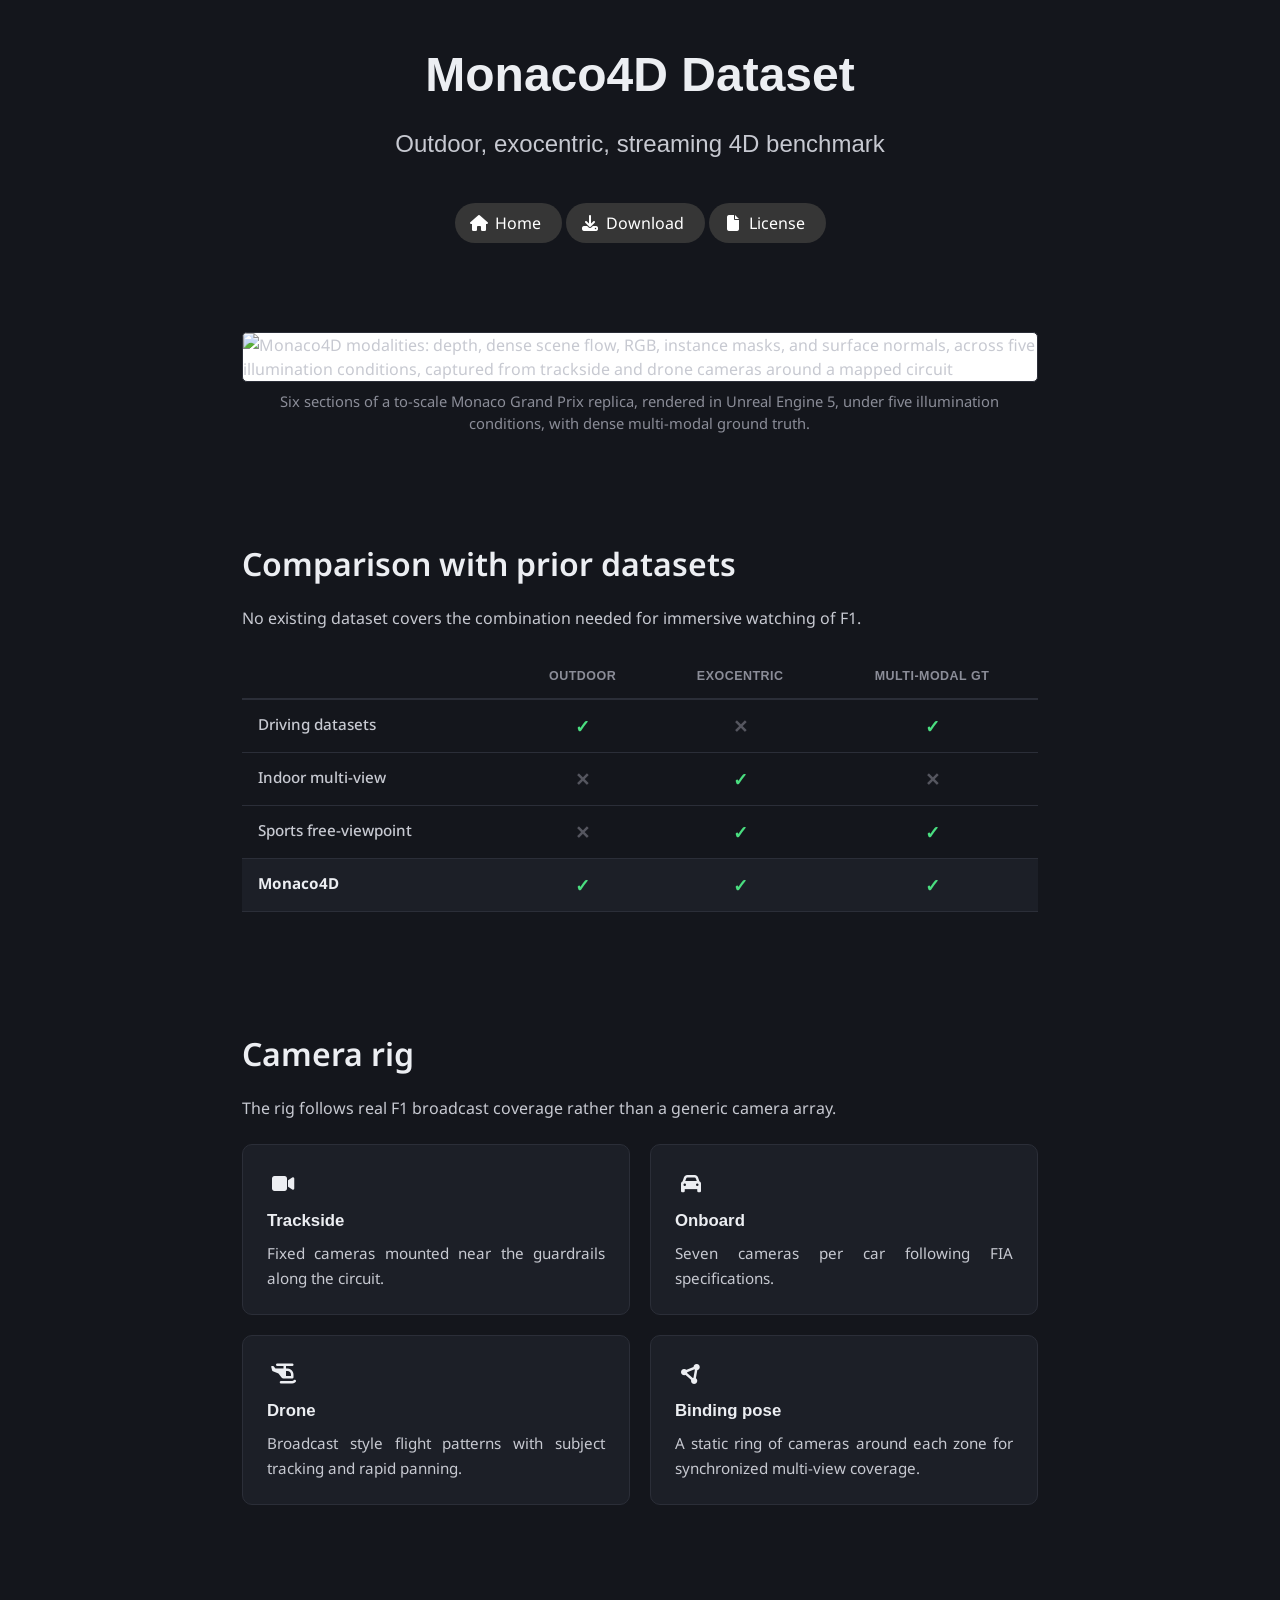
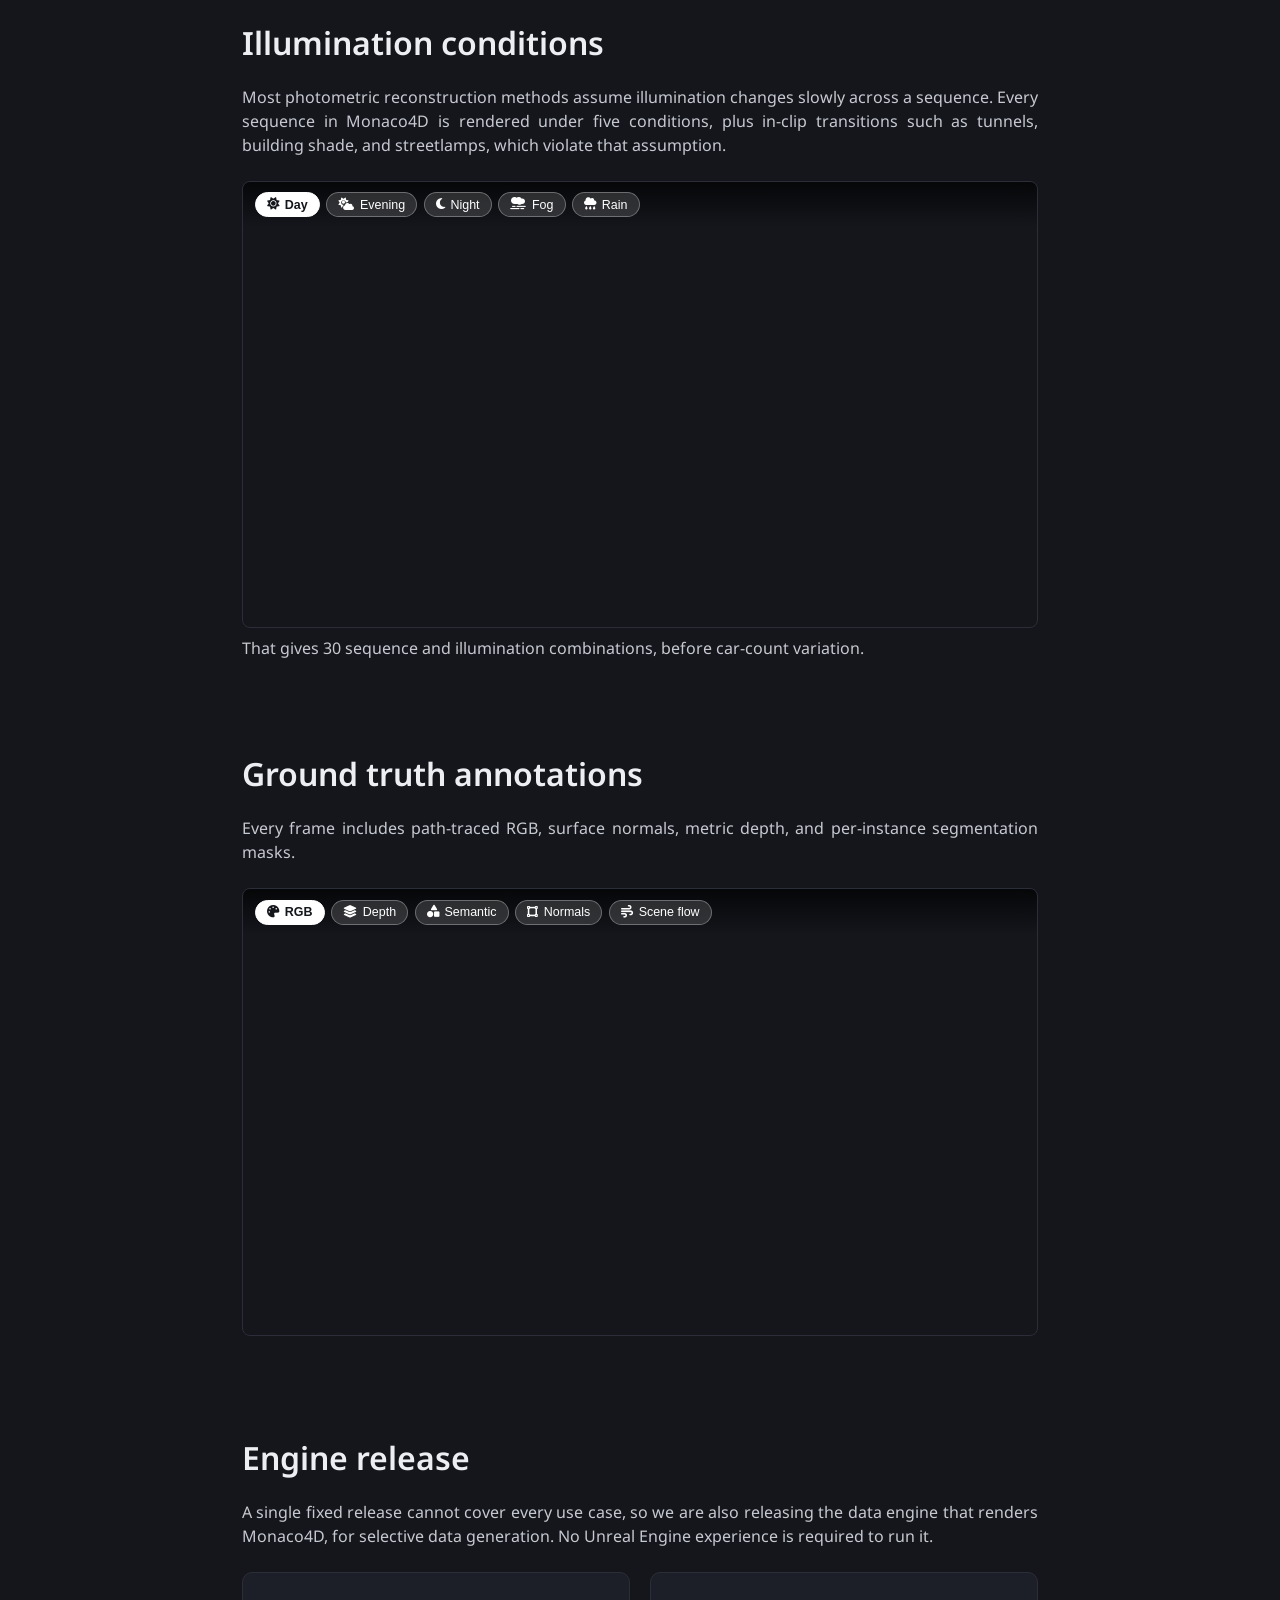
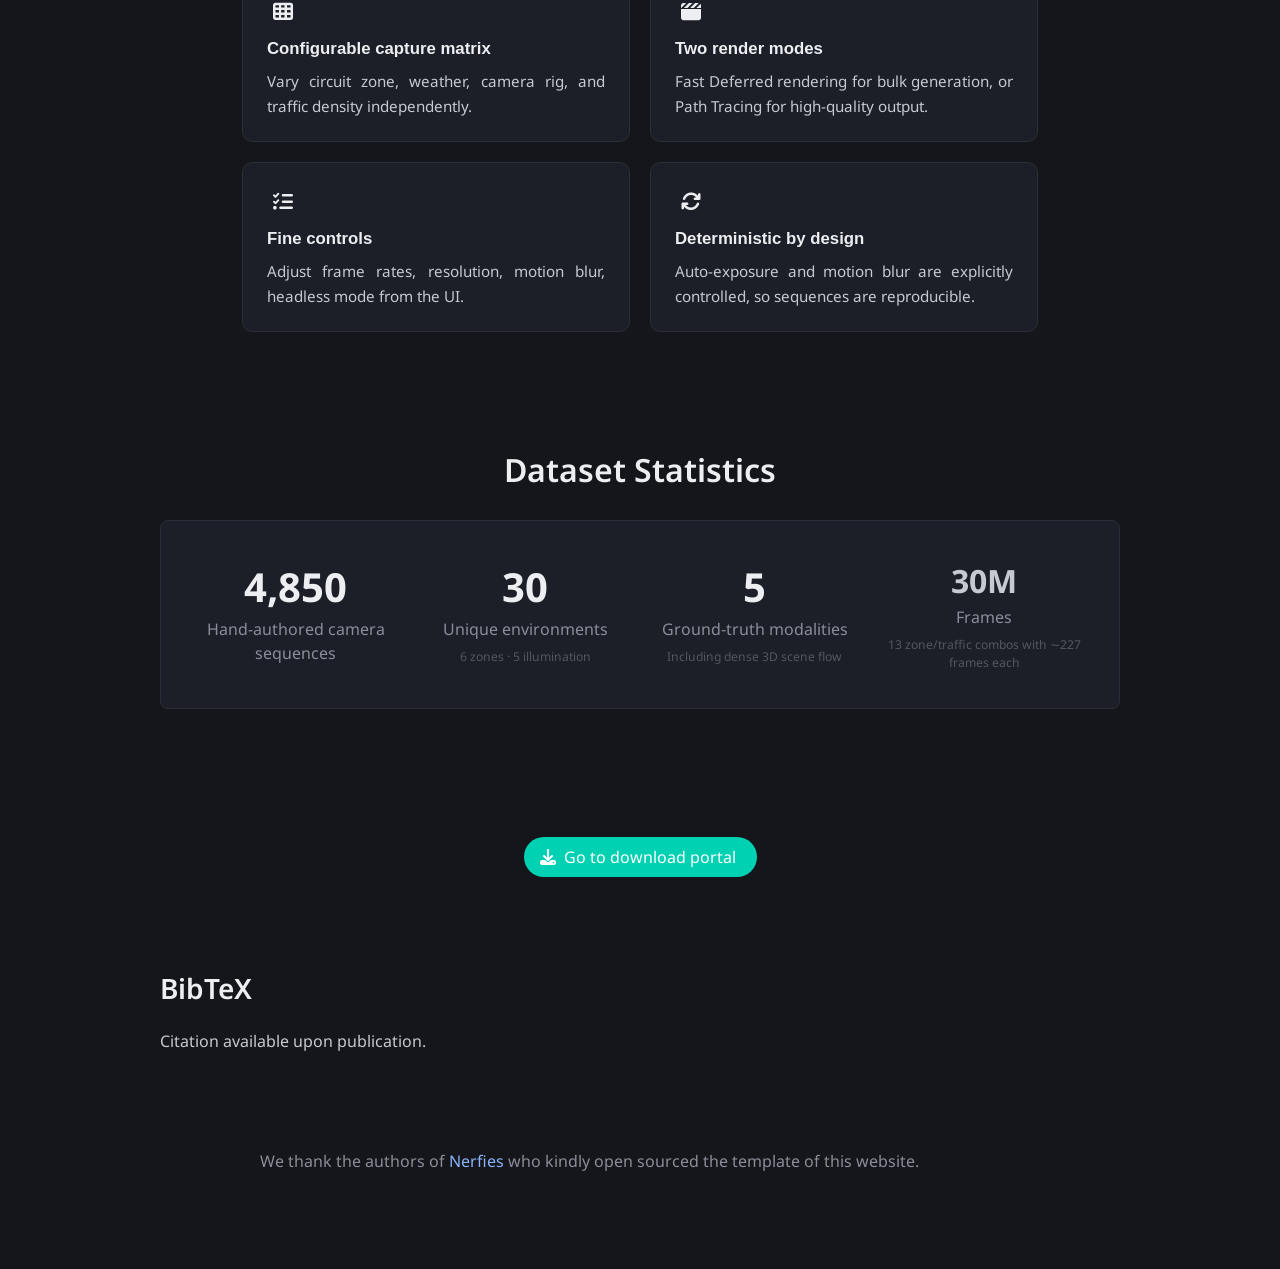
==== data.html @ 07886fb7 "first commit" ====
<!DOCTYPE html>
<html>
<head>
  <meta charset="utf-8">
  <meta name="description"
        content="Monaco4D Dataset: Multiview F1 racing dataset">
  <meta name="keywords" content="Dynamic 3D Dataset, Immersive Sports, F1 Racing, Gaussian Splatting">
  <meta name="viewport" content="width=device-width, initial-scale=1">
  <title>Monaco4D Dataset</title>

  <!-- Google tag (gtag.js) -->
  <script async src="https://www.googletagmanager.com/gtag/js?id=G-LST90RCZZM"></script>
  <script>
    window.dataLayer = window.dataLayer || [];
    function gtag(){dataLayer.push(arguments);}
    gtag('js', new Date());

    gtag('config', 'G-LST90RCZZM');
  </script>

  <link href="https://fonts.googleapis.com/css?family=Google+Sans|Noto+Sans|Castoro"
        rel="stylesheet">

  <link rel="stylesheet" href="./static/css/bulma.min.css">
  <link rel="stylesheet" href="./static/css/bulma-carousel.min.css">
  <link rel="stylesheet" href="./static/css/bulma-slider.min.css">
  <link rel="stylesheet" href="https://cdnjs.cloudflare.com/ajax/libs/font-awesome/6.5.1/css/all.min.css">
  <link rel="stylesheet"
        href="https://cdn.jsdelivr.net/gh/jpswalsh/academicons@1/css/academicons.min.css">
  <link rel="stylesheet" href="./static/css/index.css">
  <link rel="icon" href="./static/images/favicon.svg">

  <script src="https://ajax.googleapis.com/ajax/libs/jquery/3.5.1/jquery.min.js"></script>
  <!-- <script defer src="./static/js/fontawesome.all.min.js"></script> -->
  <script src="./static/js/bulma-carousel.min.js"></script>
  <script src="./static/js/bulma-slider.min.js"></script>
  <script src="./static/js/index.js"></script>

  <style>
    .container {
      margin: 0 auto;
    }

    .dataset-stats {
      background-color: var(--bg-elevated);
      border: 1px solid var(--border);
      padding: 2rem;
      border-radius: 8px;
      margin: 2rem 0;
    }

    .stat-box {
      text-align: center;
      padding: 1rem;
    }

    .stat-number {
      font-size: 2.5rem;
      font-weight: bold;
      color: var(--text);
    }

    .stat-label {
      font-size: 1rem;
      color: var(--text-muted);
    }

    .stat-box-estimated .stat-number {
      font-size: 2rem;
      color: var(--text-body);
    }
    .stat-subnote {
      font-size: 0.76rem;
      color: var(--text-faint);
      margin-top: 0.4rem;
    }
  </style>
</head>
<body>

<section class="hero">
  <div class="hero-body">
    <div class="container is-max-desktop">
      <div class="columns is-centered">
        <div class="column has-text-centered">

          <h1 class="title is-1 publication-title">Monaco4D Dataset</h1>

          <div class="is-size-4 publication-authors">
            <span class="author-block">Outdoor, exocentric, streaming 4D benchmark</span>
          </div>

          <br/>

          <div class="column has-text-centered">
            <div class="publication-links">
              <!-- Home Link. -->
              <span class="link-block">
                <a href="index.html"
                   class="external-link button is-normal is-rounded is-dark">
                  <span class="icon">
                    <i class="fas fa-home"></i>
                  </span>
                  <span>Home</span>
                  </a>
                </span>
              <!-- search. -->
              <span class="link-block">
                <a href="https://huggingface.co/datasets/saswat72444/Monaco4D"
                   class="external-link button is-normal is-rounded is-dark">
                  <span class="icon">
                    <i class="fas fa-download"></i>
                  </span>
                  <span>Download</span>
                </a>
              </span>
              <!-- License Link. -->
              <span class="link-block">
                <a href="static/docs/LICENSE.pdf"
                   class="external-link button is-normal is-rounded is-dark">
                  <span class="icon">
                    <i class="fas fa-file"></i>
                  </span>
                  <span>License</span>
                </a>
              </span>
            </div>
          </div>

        </div>
      </div>
    </div>
  </div>
</section>

<section class="section" style="padding-top: 0;">
  <div class="container is-max-desktop">
    <div class="columns is-centered">
      <div class="column is-10">
        <div class="figure-card is-white-bg">
          <img src="./static/images/dataset.png"
               alt="Monaco4D modalities: depth, dense scene flow, RGB, instance masks, and surface normals, across five illumination conditions, captured from trackside and drone cameras around a mapped circuit">
        </div>
        <p class="narrative-caption">
          Six sections of a to-scale Monaco Grand Prix replica, rendered in Unreal Engine 5, under five
          illumination conditions, with dense multi-modal ground truth.
        </p>
      </div>
    </div>
  </div>
</section>


<section class="section">
  <div class="container is-max-desktop">
    <div class="columns is-centered">
      <div class="column is-10">
        <h2 class="title is-3">Comparison with prior datasets</h2>
        <p class="content narrative-copy">No existing dataset covers the combination needed for immersive watching of F1.</p>

        <div class="table-scroll">
          <table class="capability-matrix">
            <thead>
              <tr><th>&nbsp;</th><th>Outdoor</th><th>Exocentric</th><th>Multi-modal GT</th></tr>
            </thead>
            <tbody>
              <tr>
                <td>Driving datasets</td>
                <td class="mark-yes">&#10003;</td><td class="mark-no">&#10005;</td><td class="mark-yes">&#10003;</td>
              </tr>
              <tr>
                <td>Indoor multi-view</td>
                <td class="mark-no">&#10005;</td><td class="mark-yes">&#10003;</td><td class="mark-no">&#10005;</td>
              </tr>
              <tr>
                <td>Sports free-viewpoint</td>
                <td class="mark-no">&#10005;</td><td class="mark-yes">&#10003;</td><td class="mark-yes">&#10003;</td>
              </tr>
              <tr class="highlight-row">
                <td>Monaco4D</td>
                <td class="mark-yes">&#10003;</td><td class="mark-yes">&#10003;</td><td class="mark-yes">&#10003;</td>
              </tr>
            </tbody>
          </table>
        </div>
      </div>
    </div>
  </div>
</section>


<!-- rig -->
<section class="section">
  <div class="container is-max-desktop">
    <div class="columns is-centered">
      <div class="column is-10">
        <h2 class="title is-3">Camera rig</h2>
        <p class="content narrative-copy">The rig follows real F1 broadcast coverage rather than a generic
          camera array.</p>
        <div class="feature-grid">
          <button type="button" class="feature-card feature-card-video">
            <video muted loop playsinline preload="metadata">
              <source src="./static/videos/dataset/rig/trackside.mp4" type="video/mp4">
            </video>
            <div class="feature-card-content">
              <span class="icon is-medium"><i class="fas fa-video fa-lg"></i></span>
              <h4>Trackside</h4>
              <p>Fixed cameras mounted near the guardrails along the circuit.</p>
            </div>
          </button>
          <button type="button" class="feature-card feature-card-video">
            <video muted loop playsinline preload="metadata">
              <source src="./static/videos/dataset//rig/onboard.mp4" type="video/mp4">
            </video>
            <div class="feature-card-content">
              <span class="icon is-medium"><i class="fas fa-car fa-lg"></i></span>
              <h4>Onboard</h4>
              <p>Seven cameras per car following FIA specifications.</p>
            </div>
          </button>
          <button type="button" class="feature-card feature-card-video">
            <video muted loop playsinline preload="metadata">
              <source src="./static/videos/dataset//rig/drone.mp4" type="video/mp4">
            </video>
            <div class="feature-card-content">
              <span class="icon is-medium"><i class="fas fa-helicopter fa-lg"></i></span>
              <h4>Drone</h4>
              <p>Broadcast style flight patterns with subject tracking and rapid panning.</p>
            </div>
          </button>
          <button type="button" class="feature-card feature-card-video">
            <video muted loop playsinline preload="metadata">
              <source src="./static/videos/dataset/rig/binding.mp4" type="video/mp4">
            </video>
            <div class="feature-card-content">
              <span class="icon is-medium"><i class="fas fa-circle-nodes fa-lg"></i></span>
              <h4>Binding pose</h4>
              <p>A static ring of cameras around each zone for synchronized multi-view coverage.</p>
            </div>
          </button>
        </div>
      </div>
    </div>
  </div>
</section>

<!-- Illumination -->
<section class="section">
  <div class="container is-max-desktop">
    <div class="columns is-centered">
      <div class="column is-10">
        <h2 class="title is-3">Illumination conditions</h2>
        <p class="content narrative-copy">Most photometric reconstruction methods assume illumination changes
          slowly across a sequence. Every sequence in Monaco4D is rendered under five conditions, plus
          in-clip transitions such as tunnels, building shade, and streetlamps, which violate that
          assumption.</p>
        <div class="media-switcher">
          <video class="is-active" data-key="day" muted loop playsinline autoplay preload="auto">
            <source src="./static/videos/dataset/illumination/day.mp4" type="video/mp4">
          </video>
          <video data-key="evening" muted loop playsinline preload="auto">
            <source src="./static/videos/dataset/illumination/evening.mp4" type="video/mp4">
          </video>
          <video data-key="night" muted loop playsinline preload="auto">
            <source src="./static/videos/dataset/illumination/night.mp4" type="video/mp4">
          </video>
          <video data-key="fog" muted loop playsinline preload="auto">
            <source src="./static/videos/dataset/illumination/fog.mp4" type="video/mp4">
          </video>
          <video data-key="rain" muted loop playsinline preload="auto">
            <source src="./static/videos/dataset/illumination/rain.mp4" type="video/mp4">
          </video>
          <div class="media-switcher-toolbar">
            <button type="button" class="baseline-pill is-active" data-key="day"><i class="fas fa-sun"></i>Day</button>
            <button type="button" class="baseline-pill" data-key="evening"><i class="fas fa-cloud-sun"></i>Evening</button>
            <button type="button" class="baseline-pill" data-key="night"><i class="fas fa-moon"></i>Night</button>
            <button type="button" class="baseline-pill" data-key="fog"><i class="fas fa-smog"></i>Fog</button>
            <button type="button" class="baseline-pill" data-key="rain"><i class="fas fa-cloud-rain"></i>Rain</button>
          </div>
        </div>
        <p class="content narrative-copy">That gives 30 sequence and illumination combinations, before
          car-count variation.</p>
      </div>
    </div>
  </div>
</section>


<!-- gt -->
<section class="section">
  <div class="container is-max-desktop">
    <div class="columns is-centered">
      <div class="column is-10">
        <h2 class="title is-3">Ground truth annotations</h2>
        <p class="content narrative-copy">Every frame includes path-traced RGB, surface normals, metric
          depth, and per-instance segmentation masks.</p>
        <div class="media-switcher">
          <video class="is-active" data-key="rgb" muted loop playsinline autoplay preload="auto">
            <source src="./static/videos/dataset/modalities/rgb.mp4" type="video/mp4">
          </video>
          <video data-key="depth" muted loop playsinline preload="auto">
            <source src="./static/videos/dataset/modalities/depth.mp4" type="video/mp4">
          </video>
          <video data-key="semantic" muted loop playsinline preload="auto">
            <source src="./static/videos/dataset/modalities/semantic.mp4" type="video/mp4">
          </video>
          <video data-key="normals" muted loop playsinline preload="auto">
            <source src="./static/videos/dataset/modalities/normals.mp4" type="video/mp4">
          </video>
          <video data-key="sceneflow" muted loop playsinline preload="auto">
            <source src="./static/videos/dataset/modalities/rgb.mp4" type="video/mp4">
          </video>
          <div class="media-switcher-toolbar">
            <button type="button" class="baseline-pill is-active" data-key="rgb"><i class="fas fa-palette"></i>RGB</button>
            <button type="button" class="baseline-pill" data-key="depth"><i class="fas fa-layer-group"></i>Depth</button>
            <button type="button" class="baseline-pill" data-key="semantic"><i class="fas fa-shapes"></i>Semantic</button>
            <button type="button" class="baseline-pill" data-key="normals"><i class="fas fa-vector-square"></i>Normals</button>
            <button type="button" class="baseline-pill" data-key="sceneflow"><i class="fas fa-wind"></i>Scene flow</button>
          </div>
        </div>
      </div>
    </div>
  </div>
</section>


<!-- Engine release -->
<section class="section">
  <div class="container is-max-desktop">
    <div class="columns is-centered">
      <div class="column is-10">
        <h2 class="title is-3">Engine release</h2>
        <p class="content narrative-copy">A single fixed release cannot cover every use case, so we are also
          releasing the data engine that renders Monaco4D, for selective data generation. 
          No Unreal Engine experience is required to run it.</p>
        <div class="feature-grid">
          <div class="feature-card">
            <span class="icon is-medium"><i class="fas fa-table-cells fa-lg"></i></span>
            <h4>Configurable capture matrix</h4>
            <p>Vary circuit zone, weather, camera rig, and traffic density independently.</p>
          </div>
          <div class="feature-card">
            <span class="icon is-medium"><i class="fas fa-clapperboard fa-lg"></i></span>
            <h4>Two render modes</h4>
            <p>Fast Deferred rendering for bulk generation, or Path Tracing for high-quality output.</p>
          </div>
          <div class="feature-card">
            <span class="icon is-medium"><i class="fas fa-list-check fa-lg"></i></span>
            <h4>Fine controls</h4>
            <p>Adjust frame rates, resolution, motion blur, headless mode from the UI.</p>
          </div>
          <div class="feature-card">
            <span class="icon is-medium"><i class="fas fa-arrows-rotate fa-lg"></i></span>
            <h4>Deterministic by design</h4>
            <p>Auto-exposure and motion blur are explicitly controlled, so sequences are
              reproducible.</p>
          </div>
        </div>
      </div>
    </div>
  </div>
</section>


<!-- Statistics -->
<section class="section">
  <div class="container is-max-desktop">
    <div class="columns is-centered">
      <div class="column is-full">
        <h2 class="title is-3 has-text-centered">Dataset Statistics</h2>
        <div class="dataset-stats">
          <div class="columns">
            <div class="column stat-box">
              <div class="stat-number">4,850</div>
              <div class="stat-label">Hand-authored camera sequences</div>
            </div>
            <div class="column stat-box">
              <div class="stat-number">30</div>
              <div class="stat-label">Unique environments</div>
              <div class="stat-subnote">6 zones &middot; 5 illumination</div>
            </div>
            <div class="column stat-box">
              <div class="stat-number">5</div>
              <div class="stat-label">Ground-truth modalities</div>
              <div class="stat-subnote">Including dense 3D scene flow</div>
            </div>
            <div class="column stat-box stat-box-estimated">
              <div class="stat-number">30M</div>
              <div class="stat-label">Frames</div>
              <div class="stat-subnote">13 zone/traffic combos with &sim;227 frames each</div>
            </div>
          </div>
        </div>
      </div>
    </div>
  </div>
</section>


<section class="section">
  <div class="container is-max-desktop" id="download_section">
    <div class="columns is-centered">
      <div class="column is-full has-text-centered">
        <a class="button is-primary is-rounded" target="_blank" rel="noopener noreferrer"
           href="https://huggingface.co/datasets/saswat72444/Monaco4D">
          <span class="icon"><i class="fas fa-download"></i></span>
          <span>Go to download portal</span>
        </a>
      </div>
    </div>
  </div>
</section>

<script>
  (function () {
    document.querySelectorAll('.feature-card-video').forEach(function (card) {
      var video = card.querySelector('video');
      if (!video) { return; }
      card.addEventListener('mouseenter', function () {
        card.classList.add('is-hovering');
        video.currentTime = 0;
        var p = video.play();
        if (p && p.catch) { p.catch(function () {}); }
      });
      card.addEventListener('mouseleave', function () {
        card.classList.remove('is-hovering');
        video.pause();
        video.currentTime = 0;
      });
    });

    document.querySelectorAll('.media-switcher').forEach(function (switcher) {
      var videosByKey = {};
      switcher.querySelectorAll('video').forEach(function (v) {
        videosByKey[v.dataset.key] = v;
      });
      switcher.querySelectorAll('.baseline-pill').forEach(function (pill) {
        pill.addEventListener('click', function () {
          if (pill.classList.contains('is-active')) { return; }
          var next = videosByKey[pill.getAttribute('data-key')];
          var current = switcher.querySelector('video.is-active');
          if (!next || next === current) { return; }
          switcher.querySelectorAll('.baseline-pill').forEach(function (p) { p.classList.remove('is-active'); });
          pill.classList.add('is-active');
          if (current) {
            next.currentTime = current.currentTime;
            current.pause();
            current.classList.remove('is-active');
          }
          next.classList.add('is-active');
          var p = next.play();
          if (p && p.catch) { p.catch(function () {}); }
        });
      });
    });
  }());
</script>

<section class="section" id="BibTeX">
  <div class="container is-max-desktop content">
    <h2 class="title">BibTeX</h2>
    <p>Citation available upon publication.</p>
  </div>
</section>

<footer class="footer">
  <div class="container">
    <div class="columns is-centered">
      <div class="column is-8">
        <div class="content">
          <p>
            We thank the authors of <a
            href="https://github.com/nerfies/nerfies.github.io">Nerfies</a> who kindly open sourced the template of this website.
          </p>
        </div>
      </div>
    </div>
  </div>
</footer>

</body>
</html>
---- static/css/index.css ----
:root {
  --bg: #14161c;
  --bg-elevated: #1c1f27;
  --bg-elevated-2: #242730;
  --border: #2b2e38;
  --text: #eceef2;
  --text-body: #c7c9d1;
  --text-muted: #8b8d98;
  --text-faint: #55565f;
  --accent-yes: #4ade80;
  --link: #8ab4f8;
}

html {
  background: var(--bg);
}

body {
  font-family: 'Noto Sans', sans-serif;
  background: var(--bg);
  color: var(--text-body);
}

/* ── Global dark-theme overrides for Bulma defaults ────────────────── */
.title, .subtitle {
  color: var(--text) !important;
}
.content, .content p, .content li, .content ul, .content ol {
  color: var(--text-body);
}
.content h1, .content h2, .content h3, .content h4, .content h5 {
  color: var(--text);
}
a {
  color: var(--link);
}
a:hover {
  color: #b5cdfb;
}
.label {
  color: var(--text) !important;
}
.help {
  color: var(--text-muted) !important;
}
hr {
  background-color: var(--border);
}
.footer {
  background-color: var(--bg);
}
.footer .content, .footer p {
  color: var(--text-muted);
}
.hero.is-light {
  background-color: var(--bg-elevated) !important;
}
.hero.is-light .title, .hero.is-light .subtitle {
  color: var(--text) !important;
}
input, textarea, select, .input, .textarea {
  background-color: var(--bg-elevated);
  border-color: var(--border);
  color: var(--text);
}
.input::placeholder, .textarea::placeholder {
  color: var(--text-faint);
}
.input:focus, .textarea:focus, .input:active, .textarea:active {
  border-color: var(--link);
  box-shadow: 0 0 0 0.125em rgba(138, 180, 248, 0.25);
}
table.table {
  background: transparent;
  color: var(--text-body);
}
code, pre {
  background: var(--bg-elevated);
  color: var(--text-body);
}
::selection {
  background: rgba(138, 180, 248, 0.35);
}


/* ── Hero scroll-reveal ─────────────────────────────────────────── */
.hero-video-zone {
  height: 220vh;
  position: relative;
  background: var(--bg);
}
.hero-sticky {
  position: sticky;
  top: 0;
  height: 100vh;
  overflow: hidden;
}
.hero-bg-video {
  position: absolute;
  inset: 0;
  width: 100%;
  height: 100%;
  object-fit: cover;
  z-index: 0;
}
.hero-gradient {
  position: absolute;
  inset: 0;
  z-index: 1;
  background: rgba(0, 0, 0, 0.55);
  opacity: 0;
  pointer-events: none;
}
.hero-text-wrapper {
  position: absolute;
  inset: 0;
  z-index: 2;
  display: flex;
  align-items: center;
  justify-content: center;
  pointer-events: none;
}
.hero-content {
  opacity: 0;
  transform: translateY(28px);
  text-align: center;
  color: #fff;
  max-width: min(90vw, 1300px);
  padding: 0 2rem;
  pointer-events: auto;
}
.hero-paper-title {
  font-family: 'Google Sans', sans-serif;
  font-size: clamp(38px, 5.4vw, 64px);
  font-weight: 700;
  line-height: 1.04;
  white-space: nowrap;
  margin: 0 0 0.75rem;
  color: #fff;
}
.hero-tldr {
  font-family: 'Google Sans', sans-serif;
  font-size: clamp(18px, 1.8vw, 22px);
  font-weight: 400;
  line-height: 1.58;
  color: rgba(255, 255, 255, 0.88);
  margin: 0 0 1.5rem;
}
@media (max-width: 800px) {
  .hero-paper-title { white-space: normal; }
}
.hero-authors-block {
  font-family: 'Google Sans', sans-serif;
  font-size: clamp(16px, 2vw, 22px);
  color: rgba(255, 255, 255, 0.78);
  margin: 0 0 0.4rem;
}
.hero-authors-block a {
  color: inherit;
  text-decoration: none;
  transition: color 0.18s;
}
.hero-authors-block a:hover {
  color: #93c5fd;
}
.hero-venue-block {
  font-family: 'Google Sans', sans-serif;
  font-size: clamp(15px, 1.6vw, 18px);
  font-weight: 600;
  color: rgba(255, 255, 255, 0.92);
  margin: 0 0 1.5rem;
}
.hero-logos {
  display: flex;
  align-items: center;
  justify-content: center;
  gap: 1.2rem;
  margin: 0 0 1.4rem;
  flex-wrap: wrap;
}
.hero-logos img {
  height: 82px;
  width: auto;
  object-fit: contain;
  filter: brightness(0) invert(1);
  opacity: 0.85;
}
.hero-buttons {
  display: flex;
  flex-wrap: wrap;
  gap: 0.5rem;
  justify-content: center;
}
.hero-buttons a.button {
  background: rgba(255, 255, 255, 0.12);
  backdrop-filter: blur(12px);
  -webkit-backdrop-filter: blur(12px);
  border: 1px solid rgba(255, 255, 255, 0.28);
  color: #fff !important;
  font-weight: 500;
  transition: background 0.2s, border-color 0.2s, transform 0.15s;
}
.hero-buttons a.button:hover {
  background: rgba(255, 255, 255, 0.22);
  border-color: rgba(255, 255, 255, 0.48);
  transform: translateY(-1px);
  color: #fff !important;
}
.hero-buttons a.button .icon { color: #fff !important; }
.hero-scroll-hint {
  position: absolute;
  bottom: 18px;
  left: 50%;
  transform: translateX(-50%);
  z-index: 2;
  display: flex;
  flex-direction: column;
  align-items: center;
  gap: 4px;
  color: rgba(255,255,255,0.5);
  font-size: 0.65rem;
  letter-spacing: 0.1em;
  text-transform: uppercase;
  pointer-events: none;
  animation: bounce-hint 2s ease-in-out infinite;
}
@keyframes bounce-hint {
  0%, 100% { transform: translateX(-50%) translateY(0); opacity: 0.5; }
  50%       { transform: translateX(-50%) translateY(6px); opacity: 0.9; }
}
.hero-scroll-hint svg { display: block; }


.footer .icon-link {
    font-size: 25px;
    color: var(--text-muted);
}

.link-block a {
    margin-top: 5px;
    margin-bottom: 5px;
}

.dnerf {
  font-variant: small-caps;
}


.teaser .hero-body {
  padding-top: 0;
  padding-bottom: 3rem;
}

.teaser {
  font-family: 'Google Sans', sans-serif;
}


.publication-banner video {
  position: relative;
  left: auto;
  top: auto;
  transform: none;
  object-fit: fit;
}

.publication-title {
    font-family: 'Google Sans', sans-serif;
}

.publication-authors {
    font-family: 'Google Sans', sans-serif;
}

.publication-venue {
    color: var(--text-muted);
    width: fit-content;
    font-weight: bold;
}

.publication-awards {
    color: #ff3860;
    width: fit-content;
    font-weight: bolder;
}

.publication-authors a {
   color: var(--link) !important;
}

.publication-authors a:hover {
    text-decoration: underline;
}

.author-block {
  display: inline-block;
}

.publication-video {
    position: relative;
    width: 100%;
    height: 0;
    padding-bottom: 56.25%;

    overflow: hidden;
    border-radius: 10px !important;
    background: var(--bg-elevated);
}

.publication-video iframe {
    position: absolute;
    top: 0;
    left: 0;
    width: 100%;
    height: 100%;
}

.results-carousel {
  overflow: hidden;
}

.results-carousel .item {
  margin: 5px;
  overflow: hidden;
  border: 1px solid var(--border);
  border-radius: 10px;
  padding: 0;
  font-size: 0;
  background: var(--bg-elevated);
}

.results-carousel video {
  margin: 0;
}


.interpolation-panel {
  background: var(--bg-elevated);
  border-radius: 10px;
}

.interpolation-panel .interpolation-image {
  width: 100%;
  border-radius: 5px;
}

.interpolation-panel .slider {
  margin: 0 !important;
}

#interpolation-image-wrapper {
  width: 100%;
}
#interpolation-image-wrapper img {
  border-radius: 5px;
}


/* ── Narrative sections (shared between index.html and data.html) ─── */
.narrative-copy p {
  font-size: 1.08rem;
  line-height: 1.75;
  color: var(--text-body);
}

.narrative-copy p,
p.narrative-copy,
.gap-payoff p,
.result-card p,
.method-step p,
.dataset-linkout-text p,
.feature-card p {
  text-align: justify;
  text-justify: inter-word;
  hyphens: auto;
}

/* Figures ship as white-background diagrams/photos; mount them on a light
   card so they read as intentional inserts rather than raw white boxes. */
.figure-card {
  background: #14161c;
  border-radius: 5px;
  overflow: hidden;
  margin: 1.5rem 0 0.5rem;
  border: 1px solid var(--border);
}
.figure-card.is-white-bg {
  background: #fff;
}
.figure-card img, .figure-card video {
  display: block;
  width: 100%;
}
.figure-card video {
  transform: scale(1.05);
  transform-origin: center;
}
.narrative-caption {
  text-align: center;
  color: var(--text-muted);
  font-size: 0.92rem;
  margin: 0 0 1rem;
}

.gap-payoff {
  border-left: 3px solid var(--border);
  padding-left: 1.1rem;
  font-size: 1.05rem !important;
  margin: 1.75rem 0 2rem;
  color: var(--text-body);
}
.gap-payoff p {
  font-size: 1.05rem;
}

/* Stat callout */
.stat-callout {
  display: flex;
  flex-wrap: wrap;
  gap: 1.5rem;
  justify-content: center;
  background: var(--bg-elevated);
  border: 1px solid var(--border);
  border-radius: 10px;
  padding: 2rem 1.5rem;
  margin: 1.5rem 0;
}
.stat-callout-item {
  text-align: center;
  min-width: 200px;
  padding: 0 1rem;
}
.stat-callout-number {
  display: block;
  font-family: 'Google Sans', sans-serif;
  font-weight: 700;
  font-size: 2.4rem;
  color: var(--text);
  line-height: 1.1;
}
.stat-callout-label {
  display: block;
  color: var(--text-muted);
  font-size: 0.95rem;
  margin-top: 0.3rem;
}

/* Method walkthrough steps */
.method-steps {
  display: grid;
  grid-template-columns: repeat(4, 1fr);
  gap: 1.25rem;
  margin: 1.5rem 0 2rem;
}
@media (max-width: 768px) {
  .method-steps { grid-template-columns: 1fr; }
}
.method-step {
  background: var(--bg-elevated);
  border: 1px solid var(--border);
  border-radius: 8px;
  padding: 1.1rem 1rem;
}
.method-step-index {
  display: block;
  font-family: 'Google Sans', sans-serif;
  font-weight: 700;
  color: var(--text-faint);
  font-size: 0.95rem;
  margin-bottom: 0.4rem;
}
.method-step p {
  margin: 0;
  font-size: 0.95rem;
  line-height: 1.55;
  color: var(--text-body);
}

/* Results grid */
.results-grid {
  display: grid;
  grid-template-columns: 1fr 1fr;
  gap: 1.5rem;
  margin: 1.5rem 0;
}
@media (max-width: 768px) {
  .results-grid { grid-template-columns: 1fr; }
}
.result-card {
  background: var(--bg-elevated);
  border: 1px solid var(--border);
  border-radius: 10px;
  padding: 1.5rem 1.6rem;
}
.result-card h4 {
  font-family: 'Google Sans', sans-serif;
  font-weight: 700;
  font-size: 1.1rem;
  margin: 0 0 0.6rem;
  color: var(--text);
}
.result-card p {
  color: var(--text-body);
  line-height: 1.7;
  font-size: 0.98rem;
}
.result-stat {
  font-family: 'Google Sans', sans-serif;
  font-weight: 700;
  font-size: 1.05rem;
  color: var(--text);
  margin-top: 0.8rem !important;
}
.result-stat span {
  font-weight: 400;
  color: var(--text-muted);
  font-size: 0.92rem;
}

/* Drag-to-compare slider + carousel */
.compare-carousel {
  margin-top: 1.5rem;
}
.compare-slide {
  display: none;
}
.compare-slide.is-active {
  display: block;
}
.compare-slider {
  position: relative;
  width: 100%;
  aspect-ratio: 16 / 9;
  border-radius: 8px;
  overflow: hidden;
  border: 1px solid var(--border);
  user-select: none;
}
.compare-slider-panel {
  position: absolute;
  inset: 0;
  display: flex;
  align-items: flex-end;
  justify-content: flex-start;
  background: repeating-linear-gradient(135deg, var(--bg-elevated), var(--bg-elevated) 12px, var(--bg-elevated-2) 12px, var(--bg-elevated-2) 24px);
}
.compare-slider-panel video, .compare-slider-panel img {
  position: absolute;
  inset: 0;
  width: 100%;
  height: 100%;
  object-fit: cover;
  z-index: 0;
}
.compare-slider-tag {
  position: relative;
  z-index: 1;
}
.compare-slider-before { z-index: 1; }
.compare-slider-after {
  z-index: 2;
  clip-path: inset(0 0 0 50%);
  justify-content: flex-end;
}
.compare-slider-tag {
  margin: 1rem;
  background: rgba(0, 0, 0, 0.72);
  color: #fff;
  font-family: 'Google Sans', sans-serif;
  font-size: 0.85rem;
  padding: 0.35rem 0.75rem;
  border-radius: 5px;
}
.compare-slider-input {
  position: absolute;
  inset: 0;
  width: 100%;
  height: 100%;
  margin: 0;
  opacity: 0;
  cursor: ew-resize;
  z-index: 4;
}
.compare-slider-handle {
  position: absolute;
  top: 0;
  bottom: 0;
  left: 50%;
  width: 3px;
  background: #fff;
  transform: translateX(-50%);
  z-index: 3;
  pointer-events: none;
  box-shadow: 0 0 0 1px rgba(0,0,0,0.35);
}
.compare-slider-handle::after {
  content: '';
  position: absolute;
  top: 50%;
  left: 50%;
  width: 34px;
  height: 34px;
  border-radius: 50%;
  background: #fff;
  transform: translate(-50%, -50%);
  box-shadow: 0 1px 4px rgba(0,0,0,0.5);
}
.compare-carousel-nav {
  display: flex;
  align-items: center;
  justify-content: center;
  gap: 1rem;
  margin-top: 1rem;
}
.compare-carousel-btn {
  background: var(--bg-elevated);
  border: 1px solid var(--border);
  color: var(--text);
  width: 36px;
  height: 36px;
  border-radius: 50%;
  display: flex;
  align-items: center;
  justify-content: center;
  cursor: pointer;
  font-size: 1.1rem;
  line-height: 1;
}
.compare-carousel-btn:hover {
  background: var(--bg-elevated-2);
}
.compare-carousel-counter {
  color: var(--text-muted);
  font-size: 0.85rem;
  min-width: 3.2rem;
  text-align: center;
}

/* Qualitative comparison */
.qual-heading {
  font-family: 'Google Sans', sans-serif;
  font-weight: 700;
  font-size: 0.82rem;
  text-transform: uppercase;
  letter-spacing: 0.04em;
  color: var(--text-muted);
  margin: 2rem 0 0.75rem;
}
.qual-scene-label {
  display: block;
  font-family: 'Google Sans', sans-serif;
  font-size: 0.85rem;
  color: var(--text-muted);
  margin-bottom: 0.5rem;
}

/* On-player method picker, overlaid on the video like player controls */
.compare-slider-toolbar,
.media-switcher-toolbar {
  position: absolute;
  top: 0;
  left: 0;
  right: 0;
  z-index: 6;
  display: flex;
  flex-wrap: wrap;
  gap: 0.4rem;
  padding: 0.65rem 0.75rem;
  background: linear-gradient(to bottom, rgba(0, 0, 0, 0.7), rgba(0, 0, 0, 0));
  pointer-events: none;
}
.compare-slider-toolbar .baseline-pill,
.media-switcher-toolbar .baseline-pill {
  pointer-events: auto;
  display: inline-flex;
  align-items: center;
  gap: 0.35rem;
  background: rgba(255, 255, 255, 0.14);
  border: 1px solid rgba(255, 255, 255, 0.3);
  color: #fff;
  backdrop-filter: blur(6px);
  -webkit-backdrop-filter: blur(6px);
  padding: 0.28rem 0.7rem;
  border-radius: 999px;
  font-size: 0.78rem;
  cursor: pointer;
  transition: background 0.15s, color 0.15s;
}
.compare-slider-toolbar .baseline-pill:hover,
.media-switcher-toolbar .baseline-pill:hover {
  background: rgba(255, 255, 255, 0.26);
}
.compare-slider-toolbar .baseline-pill.is-active,
.media-switcher-toolbar .baseline-pill.is-active {
  background: #fff;
  color: #14161c;
  border-color: #fff;
  font-weight: 600;
}

/* Standalone video player with an on-player button toolbar (illumination,
   ground-truth modalities) */
.media-switcher {
  position: relative;
  width: 100%;
  aspect-ratio: 16 / 9;
  border-radius: 8px;
  overflow: hidden;
  border: 1px solid var(--border);
  margin: 1.5rem 0 0.5rem;
  background: #14161c;
}
.media-switcher video {
  position: absolute;
  inset: 0;
  width: 100%;
  height: 100%;
  object-fit: cover;
  opacity: 0;
  z-index: 0;
}
.media-switcher video.is-active {
  opacity: 1;
  z-index: 1;
}

/* Hover-to-preview cards (camera rig): card looks exactly like a normal
   feature-card; on hover its content fades out and a full-bleed video
   fades in behind it. */
.feature-card-video {
  position: relative;
  display: block;
  width: 100%;
  text-align: left;
  font: inherit;
  cursor: pointer;
  overflow: hidden;
}
.feature-card-video video {
  position: absolute;
  inset: 0;
  width: 100%;
  height: 100%;
  object-fit: cover;
  opacity: 0;
  transition: opacity 0.25s;
  z-index: 0;
}
.feature-card-video .feature-card-content {
  position: relative;
  z-index: 1;
  transition: opacity 0.25s;
}
.feature-card-video.is-hovering .feature-card-content {
  opacity: 0;
}
.feature-card-video.is-hovering video {
  opacity: 1;
}

/* Dataset link-out card */
.dataset-linkout {
  display: flex;
  align-items: center;
  justify-content: space-between;
  gap: 2rem;
  flex-wrap: wrap;
  background: var(--bg-elevated);
  border: 1px solid var(--border);
  color: var(--text-body);
  border-radius: 12px;
  padding: 2.25rem 2.5rem;
}
.dataset-linkout-text h3 {
  font-family: 'Google Sans', sans-serif;
  font-weight: 700;
  font-size: 1.3rem;
  color: var(--text);
  margin: 0 0 0.6rem;
}
.dataset-linkout-text p {
  color: var(--text-muted);
  line-height: 1.7;
  margin: 0;
  max-width: 640px;
}
.dataset-linkout-button {
  flex: 0 0 auto;
  gap: 0.5rem;
}

/* Capability matrix */
.table-scroll {
  overflow-x: auto;
  margin: 1.5rem 0 1.75rem;
}
.capability-matrix {
  width: 100%;
  border-collapse: collapse;
  min-width: 480px;
}
table.capability-matrix th, table.capability-matrix td {
  padding: 0.8rem 1rem;
  text-align: center;
  border-bottom: 1px solid var(--border);
  font-size: 0.95rem;
  color: var(--text-body);
}
table.capability-matrix th:first-child, table.capability-matrix td:first-child {
  text-align: left;
  font-weight: 500;
}
.capability-matrix thead th {
  font-family: 'Google Sans', sans-serif;
  font-size: 0.78rem;
  text-transform: uppercase;
  letter-spacing: 0.04em;
  color: var(--text-muted);
  font-weight: 600;
  border-bottom: 2px solid var(--border);
}
.capability-matrix .mark-yes { color: var(--accent-yes); font-weight: 700; font-size: 1.1rem; }
.capability-matrix .mark-no { color: var(--text-faint); font-weight: 700; font-size: 1.1rem; }
.capability-matrix tr.highlight-row { background: var(--bg-elevated); }
.capability-matrix tr.highlight-row td:first-child { font-weight: 700; color: var(--text); }

/* Compact icon row (illumination conditions, etc.) */
.icon-row {
  display: flex;
  flex-wrap: wrap;
  gap: 1.75rem;
  margin: 1.25rem 0 1.5rem;
}
.icon-row-item {
  display: flex;
  align-items: center;
  gap: 0.5rem;
  color: var(--text-body);
  font-size: 0.95rem;
}
.icon-row-item .icon { color: var(--text); }

/* Small tag pills */
.pill-row {
  display: flex;
  flex-wrap: wrap;
  gap: 0.5rem;
  margin: 1rem 0 1.5rem;
}
.pill {
  background: var(--bg-elevated);
  border: 1px solid var(--border);
  border-radius: 999px;
  padding: 0.35rem 0.85rem;
  font-size: 0.88rem;
  color: var(--text-body);
}

/* Rig / modality grids (data.html) */
.feature-grid {
  display: grid;
  grid-template-columns: repeat(2, 1fr);
  gap: 1.25rem;
  margin: 1.5rem 0;
}
@media (max-width: 768px) {
  .feature-grid { grid-template-columns: 1fr; }
}
.feature-card {
  background: var(--bg-elevated);
  border: 1px solid var(--border);
  border-radius: 10px;
  padding: 1.4rem 1.5rem;
}
.feature-card .icon {
  color: var(--text);
  margin-bottom: 0.5rem;
}
.feature-card h4 {
  font-family: 'Google Sans', sans-serif;
  font-weight: 700;
  font-size: 1.05rem;
  margin: 0 0 0.5rem;
  color: var(--text);
}
.feature-card p {
  color: var(--text-body);
  font-size: 0.95rem;
  line-height: 1.65;
  margin: 0;
}
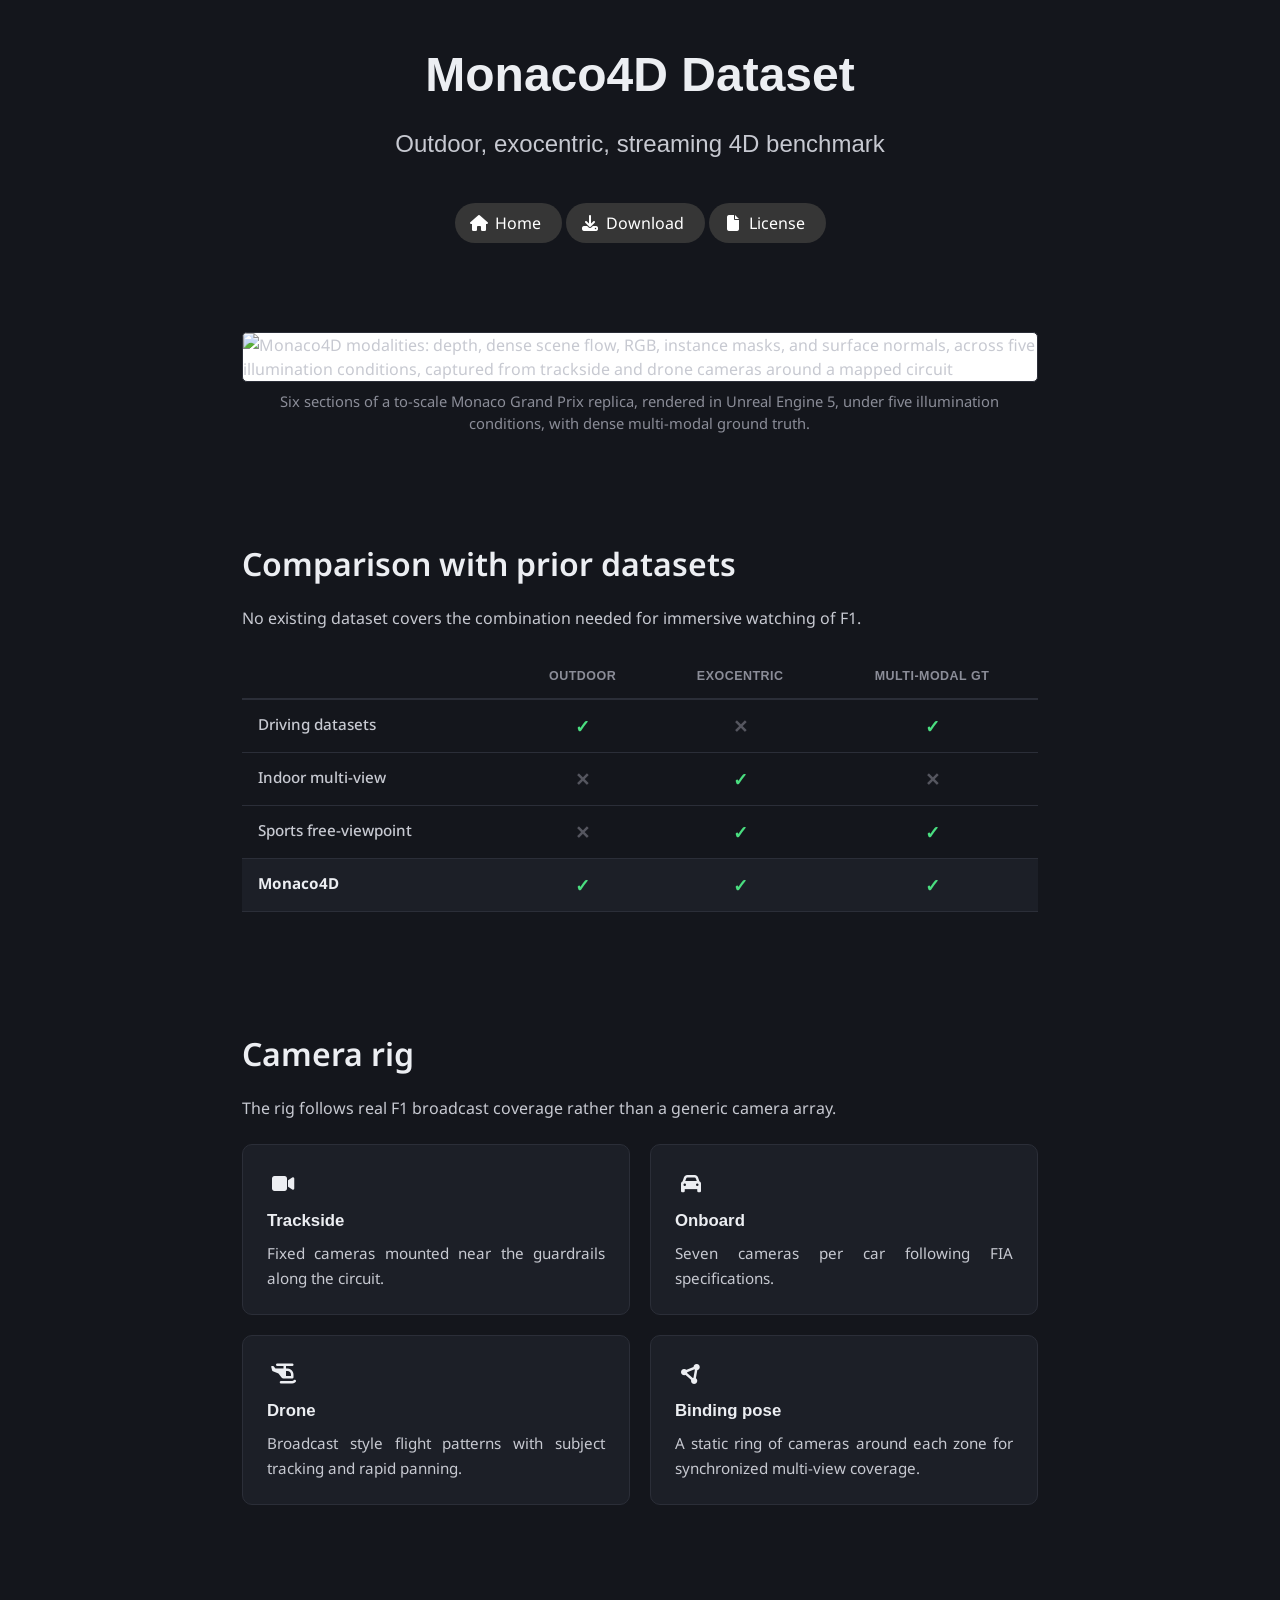
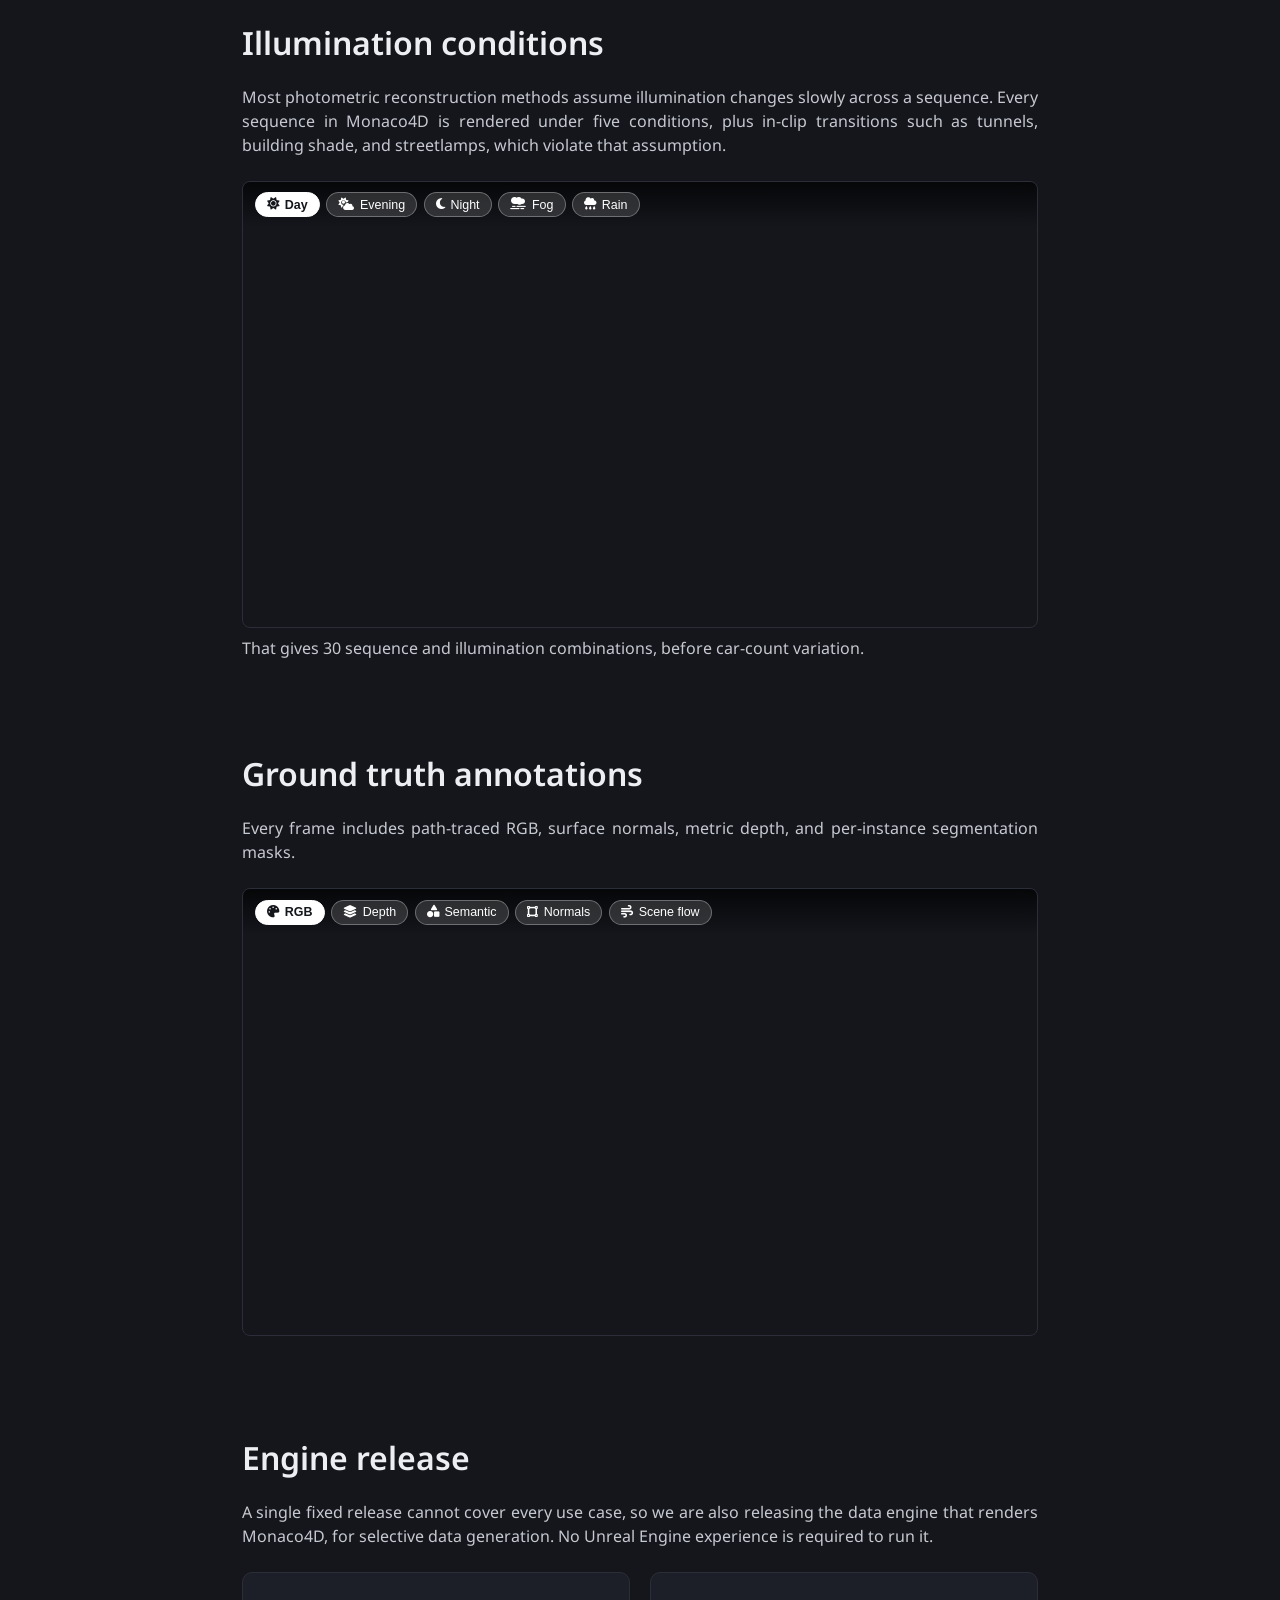
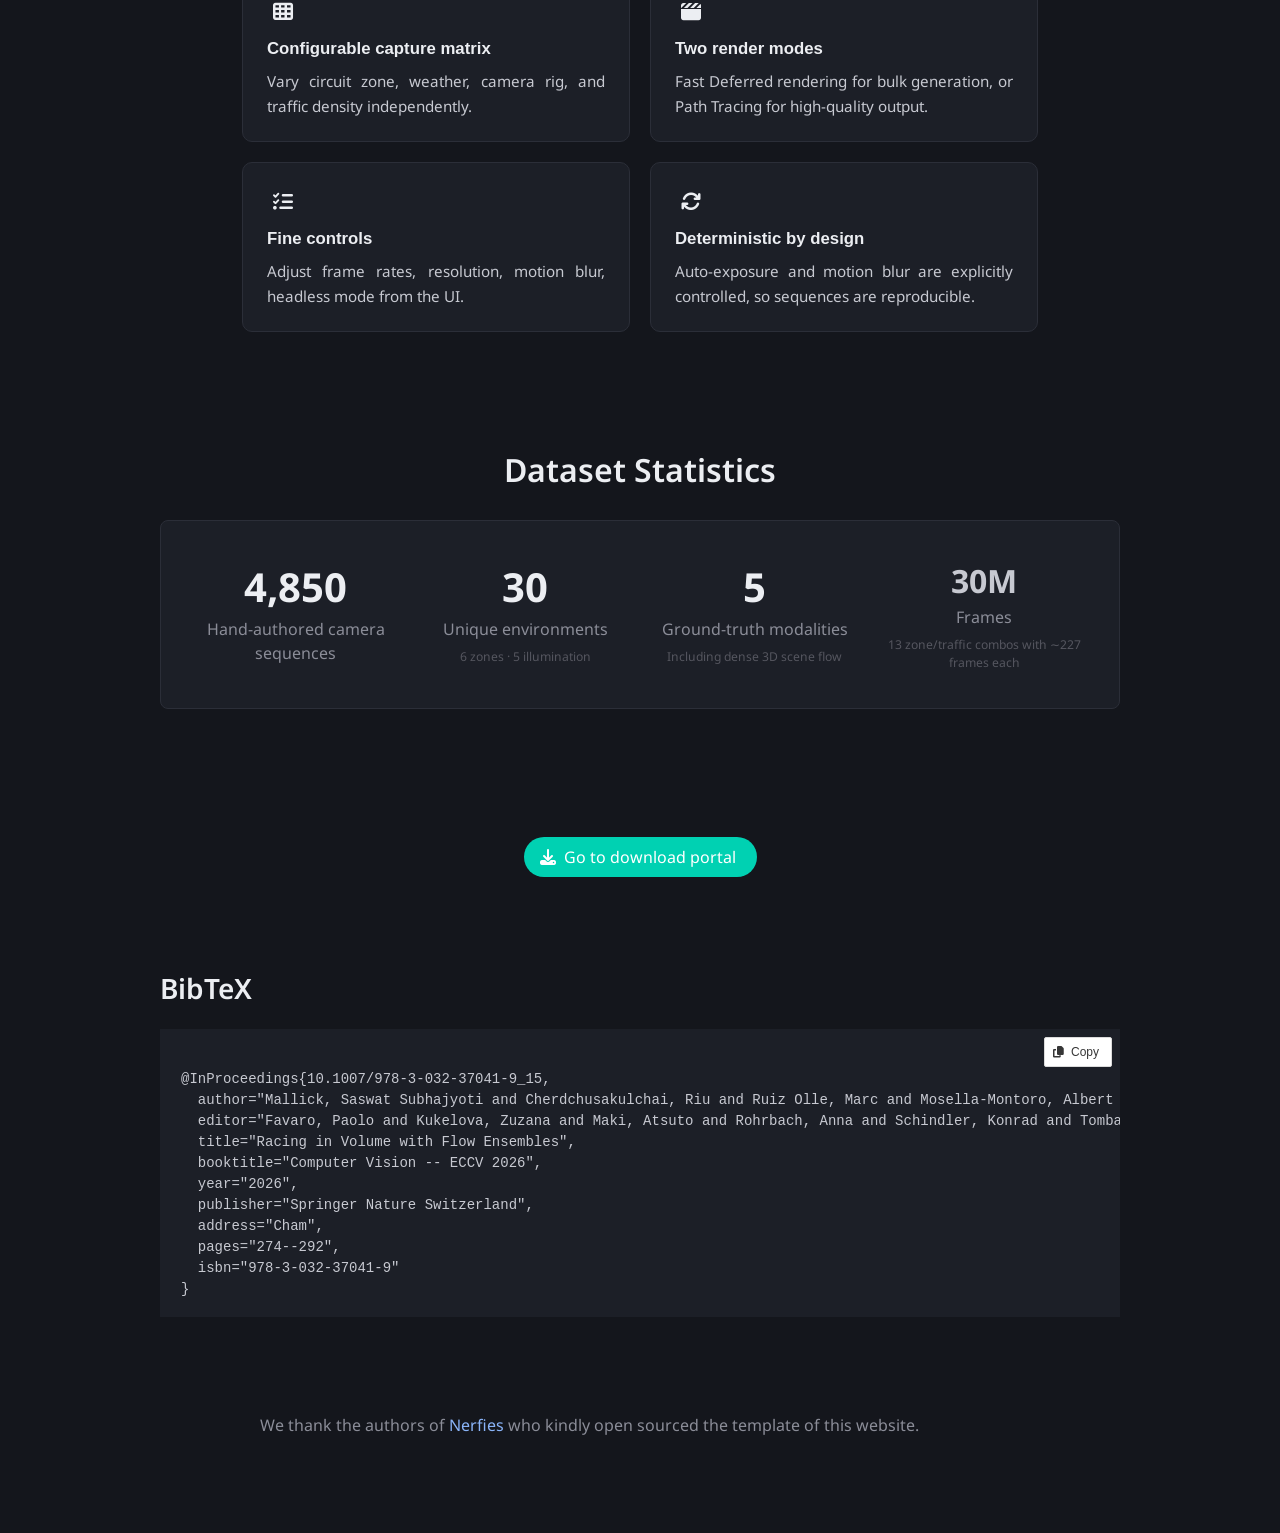
==== commit 7c685239: "add bibtex" ====
--- a/data.html
+++ b/data.html
@@ -459,7 +459,23 @@
 <section class="section" id="BibTeX">
   <div class="container is-max-desktop content">
     <h2 class="title">BibTeX</h2>
-    <p>Citation available upon publication.</p>
+    <div style="position:relative;">
+      <button class="button is-small" onclick="navigator.clipboard.writeText(document.getElementById('bibtex-code').innerText); this.innerHTML='<span>Copied!</span>'; setTimeout(() => this.innerHTML='<span class=&quot;icon&quot;><i class=&quot;fas fa-copy&quot;></i></span><span>Copy</span>', 1500);" style="position:absolute; top:0.5rem; right:0.5rem;">
+        <span class="icon"><i class="fas fa-copy"></i></span>
+        <span>Copy</span>
+      </button>
+      <pre id="bibtex-code" style="padding-top:2.5rem;">@InProceedings{10.1007/978-3-032-37041-9_15,
+  author="Mallick, Saswat Subhajyoti and Cherdchusakulchai, Riu and Ruiz Olle, Marc and Mosella-Montoro, Albert and Ribeiro-Gomes, Jose and Carrasco, Francisco Vicente and De la Torre, Fernando",
+  editor="Favaro, Paolo and Kukelova, Zuzana and Maki, Atsuto and Rohrbach, Anna and Schindler, Konrad and Tombari, Federico",
+  title="Racing in Volume with Flow Ensembles",
+  booktitle="Computer Vision -- ECCV 2026",
+  year="2026",
+  publisher="Springer Nature Switzerland",
+  address="Cham",
+  pages="274--292",
+  isbn="978-3-032-37041-9"
+}</pre>
+    </div>
   </div>
 </section>
 
--- a/static/css/index.css
+++ b/static/css/index.css
@@ -122,6 +122,7 @@
 }
 .hero-content {
   opacity: 0;
+  pointer-events: none;
   transform: translateY(28px);
   text-align: center;
   color: #fff;
@@ -209,26 +210,52 @@
 .hero-buttons a.button .icon { color: #fff !important; }
 .hero-scroll-hint {
   position: absolute;
-  bottom: 18px;
+  top: 50%;
   left: 50%;
-  transform: translateX(-50%);
+  transform: translate(-50%, -50%);
   z-index: 2;
   display: flex;
   flex-direction: column;
   align-items: center;
-  gap: 4px;
-  color: rgba(255,255,255,0.5);
-  font-size: 0.65rem;
-  letter-spacing: 0.1em;
+  gap: 12px;
+  padding: 20px 26px 22px;
+  border-radius: 999px;
+  background: rgba(0, 0, 0, 0.28);
+  backdrop-filter: blur(8px);
+  -webkit-backdrop-filter: blur(8px);
+  box-shadow: 0 4px 20px rgba(0, 0, 0, 0.25);
+  color: rgba(255, 255, 255, 0.75);
+  font-size: 0.85rem;
+  font-weight: 600;
+  letter-spacing: 0.14em;
   text-transform: uppercase;
   pointer-events: none;
-  animation: bounce-hint 2s ease-in-out infinite;
-}
-@keyframes bounce-hint {
-  0%, 100% { transform: translateX(-50%) translateY(0); opacity: 0.5; }
-  50%       { transform: translateX(-50%) translateY(6px); opacity: 0.9; }
-}
-.hero-scroll-hint svg { display: block; }
+  transition: opacity 0.3s;
+}
+.scroll-mouse {
+  width: 34px;
+  height: 52px;
+  border: 3px solid rgba(255, 255, 255, 0.75);
+  border-radius: 17px;
+  position: relative;
+}
+.scroll-mouse-wheel {
+  position: absolute;
+  top: 9px;
+  left: 50%;
+  width: 6px;
+  height: 6px;
+  border-radius: 50%;
+  background: rgba(255, 255, 255, 0.75);
+  transform: translateX(-50%);
+  animation: scroll-wheel-move 1.6s ease-in-out infinite;
+}
+@keyframes scroll-wheel-move {
+  0%   { transform: translate(-50%, 0); opacity: 1; }
+  65%  { transform: translate(-50%, 20px); opacity: 0; }
+  66%  { transform: translate(-50%, 0); opacity: 0; }
+  100% { transform: translate(-50%, 0); opacity: 0; }
+}
 
 
 .footer .icon-link {
